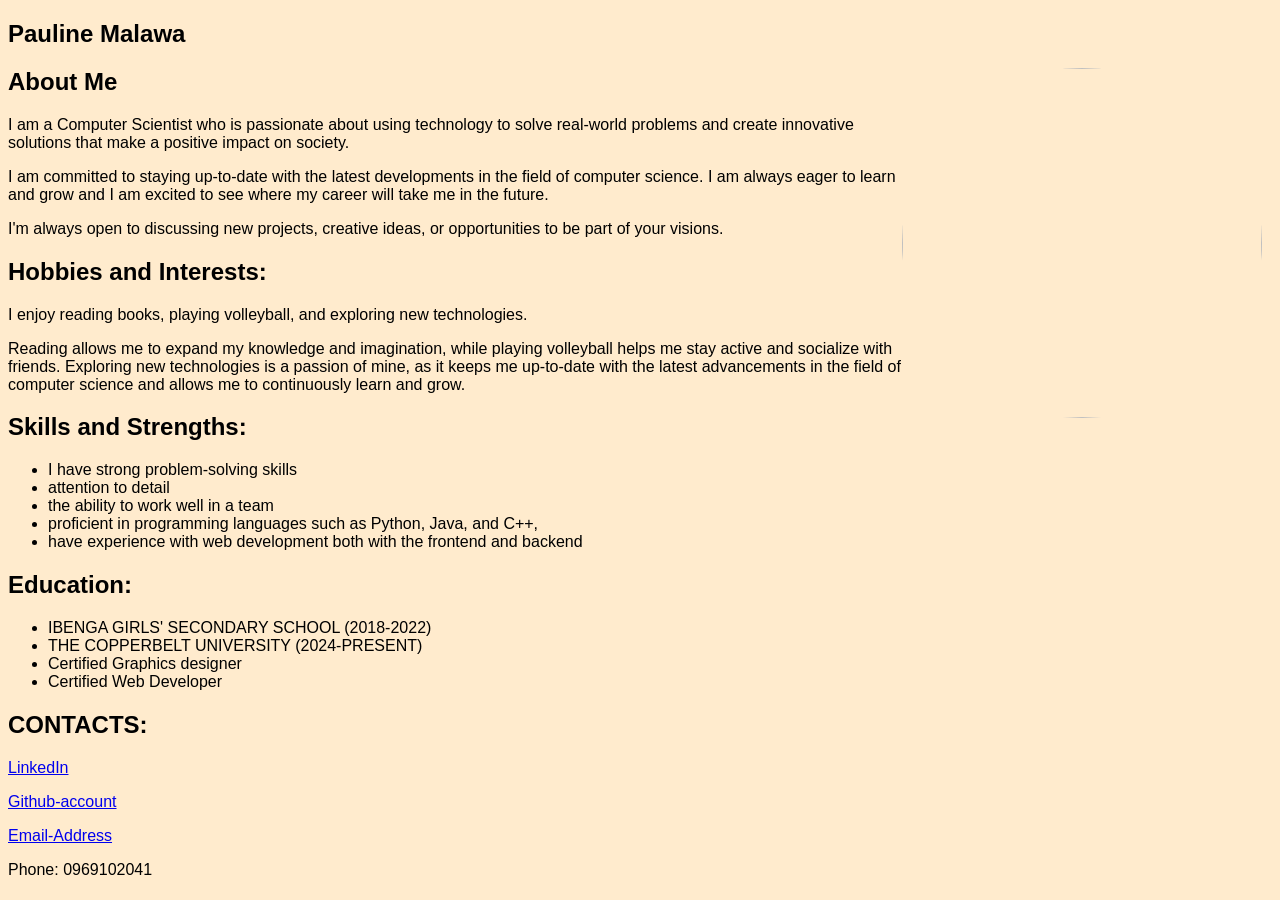
==== Week 3 Lab Profile.html @ 83a0e8d3 "Add files via upload" ====
<!DOCTYPE html>
<html lang="en">
<head>
    <style>
        body
    {
        background-color:blanchedalmond;
         font-family:Verdana, Geneva, Tahoma, sans-serif;
    }
    </style>
    <meta charset="UTF-8">
    <meta name="viewport" content="width=device-width, initial-scale=1.0">
    <title>Week 3 Lab </title>
</head>
<body>
    <h2>Pauline Malawa </h2>
    <img src="IMG-20260328-WA0024-1.jpg" width="360" height="350" style="border-radius: 50%; float: right; margin-right: 10px;">
    <h2>About Me  </h2>
    <p>I am a Computer Scientist who is passionate about using technology to solve real-world problems and create innovative solutions that make a positive impact on society.<p></p>
    I am committed to staying up-to-date with the latest developments in the field of computer science.
     I am always eager to learn and grow and I am excited to see where my career will take me in the future.<p></p>I'm always open to discussing new projects, creative ideas, or opportunities to be part of your visions.</p>
     <h2>Hobbies and Interests: </h2>
     <p>I enjoy reading books, playing volleyball, and exploring new technologies.</p>
        <p>Reading allows me to expand my knowledge and imagination, while playing volleyball helps me stay active and socialize with friends. 
            Exploring new technologies is a passion of mine, as it keeps me up-to-date with the latest advancements in the field of computer science and allows me to continuously learn and grow.</p>
            <h2>Skills and Strengths: </h2>
    <p>
    <ul>
    <li>I have strong problem-solving skills</li>
    <li>attention to detail</li>
    <li>the ability to work  well in a team</li> 
    <li> proficient in programming languages such as Python, Java, and C++,</li>
    <li>have experience with web development both with the frontend and backend</li> 
    </ul>
    </p>

     </p>
     <h2>Education: </h2>
      <ul>
                  <li> IBENGA  GIRLS' SECONDARY SCHOOL (2018-2022)</li>
                  <li> THE COPPERBELT UNIVERSITY (2024-PRESENT)</li>
                  <li> Certified Graphics designer</li>
                  <li> Certified Web Developer</li>
                </ul>
               
     <h2>CONTACTS: </h2>
    <p><a href="https://www.linkedin.com/in/pauline-malawa-35a0a12ab?utm_source=share&utm_campaign=share_via&utm_content=profile&utm_medium=android_app" >LinkedIn</a></p>
    <p><a href="https://github.com/PaulineMalawa">Github-account</a></p>
    <p><a href="mailto:malawakabanda00@gmail.com">Email-Address</a></p>
    <p>Phone: 0969102041</p>
</body>
</html>
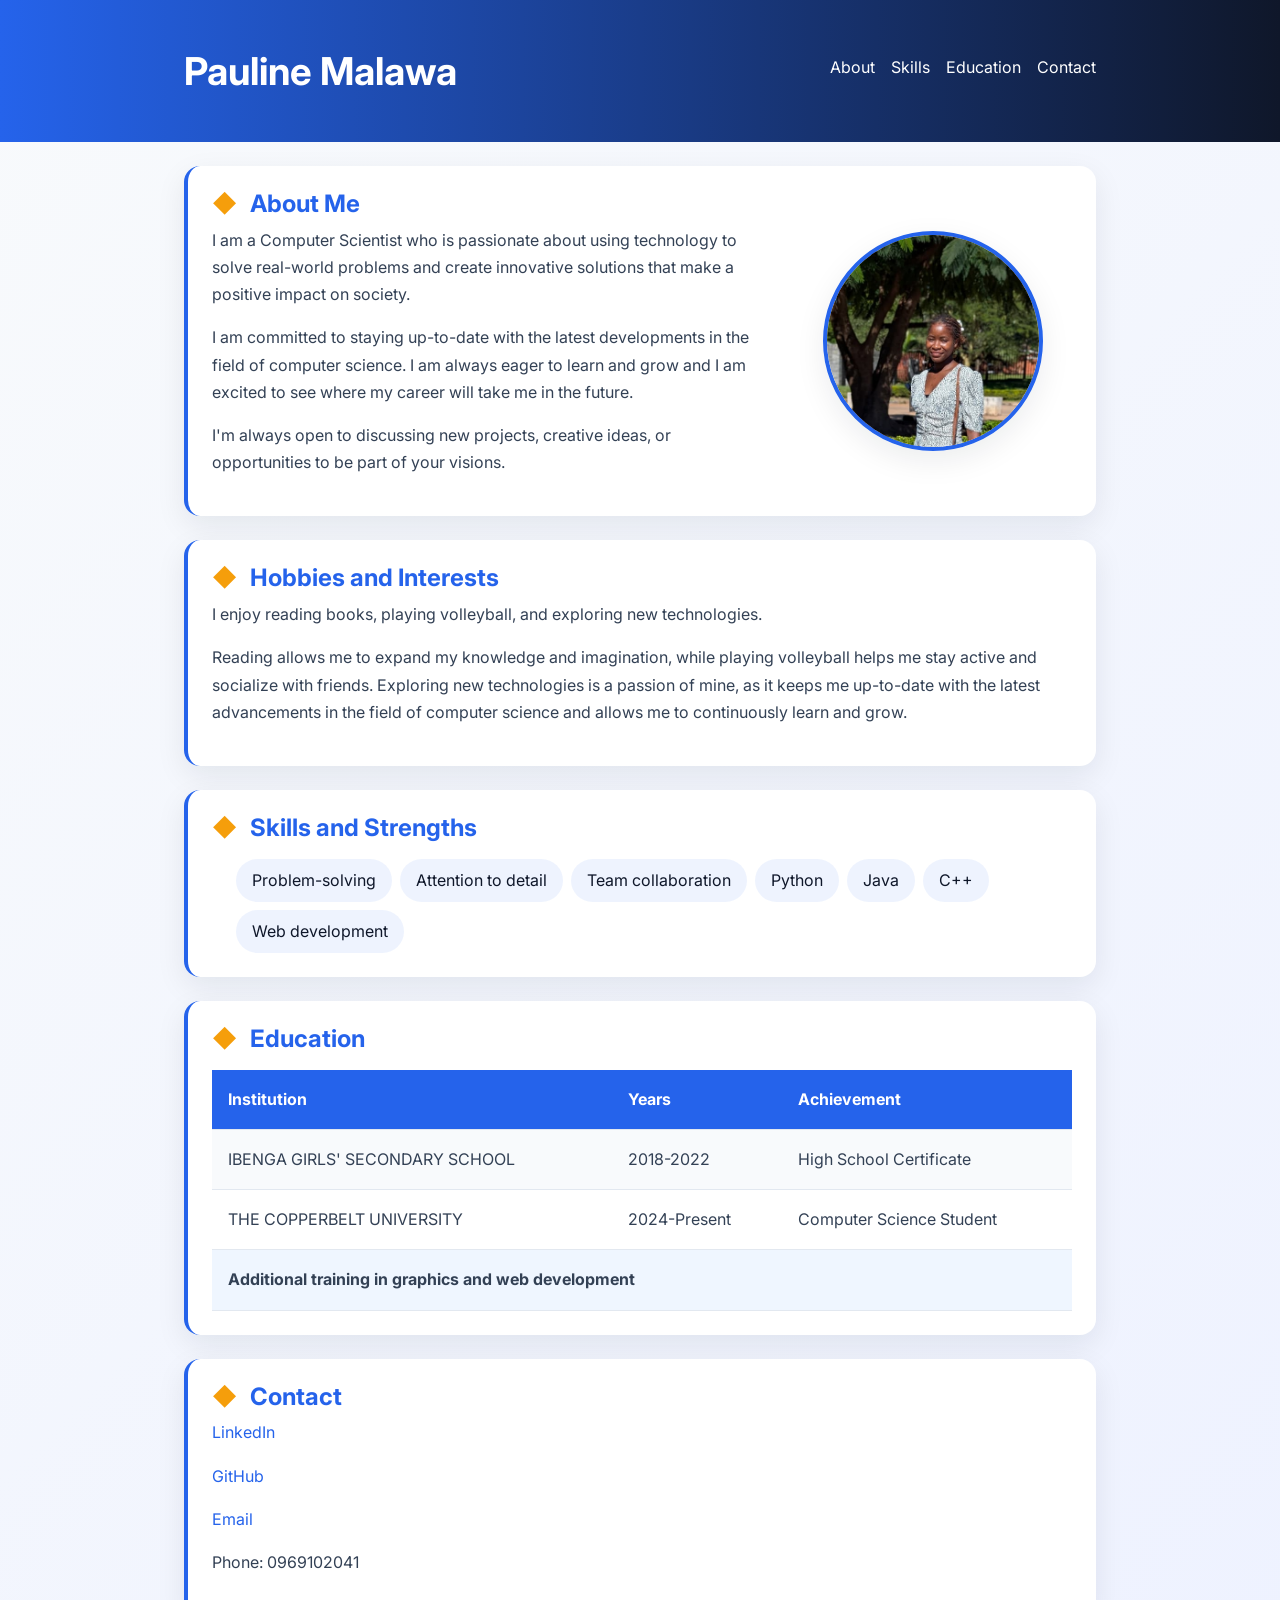
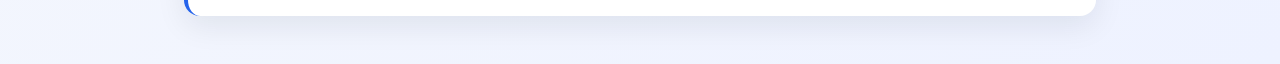
==== commit 805bd4c5: "Additon of some more labs from unit 3 to unit 4B" ====
--- a/Week 3 Lab Profile.html
+++ b/Week 3 Lab Profile.html
@@ -1,52 +1,96 @@
 <!DOCTYPE html>
 <html lang="en">
 <head>
-    <style>
-        body
-    {
-        background-color:blanchedalmond;
-         font-family:Verdana, Geneva, Tahoma, sans-serif;
-    }
-    </style>
     <meta charset="UTF-8">
     <meta name="viewport" content="width=device-width, initial-scale=1.0">
-    <title>Week 3 Lab </title>
+    <title>Week 3 Lab</title>
+    <link rel="preconnect" href="https://fonts.googleapis.com">
+    <link rel="preconnect" href="https://fonts.gstatic.com" crossorigin>
+    <link href="https://fonts.googleapis.com/css2?family=Inter:wght@400;500;700&display=swap" rel="stylesheet">
+    <link rel="stylesheet" href="style.css">
 </head>
 <body>
-    <h2>Pauline Malawa </h2>
-    <img src="IMG-20260328-WA0024-1.jpg" width="360" height="350" style="border-radius: 50%; float: right; margin-right: 10px;">
-    <h2>About Me  </h2>
-    <p>I am a Computer Scientist who is passionate about using technology to solve real-world problems and create innovative solutions that make a positive impact on society.<p></p>
-    I am committed to staying up-to-date with the latest developments in the field of computer science.
-     I am always eager to learn and grow and I am excited to see where my career will take me in the future.<p></p>I'm always open to discussing new projects, creative ideas, or opportunities to be part of your visions.</p>
-     <h2>Hobbies and Interests: </h2>
-     <p>I enjoy reading books, playing volleyball, and exploring new technologies.</p>
-        <p>Reading allows me to expand my knowledge and imagination, while playing volleyball helps me stay active and socialize with friends. 
-            Exploring new technologies is a passion of mine, as it keeps me up-to-date with the latest advancements in the field of computer science and allows me to continuously learn and grow.</p>
-            <h2>Skills and Strengths: </h2>
-    <p>
-    <ul>
-    <li>I have strong problem-solving skills</li>
-    <li>attention to detail</li>
-    <li>the ability to work  well in a team</li> 
-    <li> proficient in programming languages such as Python, Java, and C++,</li>
-    <li>have experience with web development both with the frontend and backend</li> 
-    </ul>
-    </p>
+    <header class="site-header">
+        <div class="container">
+            <h1>Pauline Malawa</h1>
+            <nav>
+                <a href="#about">About</a>
+                <a href="#skills">Skills</a>
+                <a href="#education">Education</a>
+                <a href="#contact">Contact</a>
+            </nav>
+        </div>
+    </header>
 
-     </p>
-     <h2>Education: </h2>
-      <ul>
-                  <li> IBENGA  GIRLS' SECONDARY SCHOOL (2018-2022)</li>
-                  <li> THE COPPERBELT UNIVERSITY (2024-PRESENT)</li>
-                  <li> Certified Graphics designer</li>
-                  <li> Certified Web Developer</li>
-                </ul>
-               
-     <h2>CONTACTS: </h2>
-    <p><a href="https://www.linkedin.com/in/pauline-malawa-35a0a12ab?utm_source=share&utm_campaign=share_via&utm_content=profile&utm_medium=android_app" >LinkedIn</a></p>
-    <p><a href="https://github.com/PaulineMalawa">Github-account</a></p>
-    <p><a href="mailto:malawakabanda00@gmail.com">Email-Address</a></p>
-    <p>Phone: 0969102041</p>
+    <main class="container">
+        <section id="about" class="profile-card profile-layout">
+            <div>
+                <h2>About Me</h2>
+                <p>I am a Computer Scientist who is passionate about using technology to solve real-world problems and create innovative solutions that make a positive impact on society.</p>
+                <p>I am committed to staying up-to-date with the latest developments in the field of computer science. I am always eager to learn and grow and I am excited to see where my career will take me in the future.</p>
+                <p>I'm always open to discussing new projects, creative ideas, or opportunities to be part of your visions.</p>
+            </div>
+            <figure class="profile-figure">
+                <img src="IMG-20260328-WA0024-1.jpg" alt="Pauline Malawa">
+            </figure>
+        </section>
+
+        <section class="profile-card">
+            <h2>Hobbies and Interests</h2>
+            <p>I enjoy reading books, playing volleyball, and exploring new technologies.</p>
+            <p>Reading allows me to expand my knowledge and imagination, while playing volleyball helps me stay active and socialize with friends. Exploring new technologies is a passion of mine, as it keeps me up-to-date with the latest advancements in the field of computer science and allows me to continuously learn and grow.</p>
+        </section>
+
+        <section id="skills" class="profile-card">
+            <h2>Skills and Strengths</h2>
+            <ul class="skills-list">
+                <li>Problem-solving</li>
+                <li>Attention to detail</li>
+                <li>Team collaboration</li>
+                <li>Python</li>
+                <li>Java</li>
+                <li>C++</li>
+                <li>Web development</li>
+            </ul>
+        </section>
+
+        <section id="education" class="profile-card">
+            <h2>Education</h2>
+            <table>
+                <thead>
+                    <tr>
+                        <th>Institution</th>
+                        <th>Years</th>
+                        <th>Achievement</th>
+                    </tr>
+                </thead>
+                <tbody>
+                    <tr>
+                        <td>IBENGA GIRLS' SECONDARY SCHOOL</td>
+                        <td>2018-2022</td>
+                        <td>High School Certificate</td>
+                    </tr>
+                    <tr>
+                        <td>THE COPPERBELT UNIVERSITY</td>
+                        <td>2024-Present</td>
+                        <td>Computer Science Student</td>
+                    </tr>
+                </tbody>
+                <tfoot>
+                    <tr>
+                        <td colspan="3">Additional training in graphics and web development</td>
+                    </tr>
+                </tfoot>
+            </table>
+        </section>
+
+        <section id="contact" class="profile-card">
+            <h2>Contact</h2>
+            <p><a href="https://www.linkedin.com/in/pauline-malawa-35a0a12ab?utm_source=share&utm_campaign=share_via&utm_content=profile&utm_medium=android_app">LinkedIn</a></p>
+            <p><a href="https://github.com/PaulineMalawa">GitHub</a></p>
+            <p><a href="mailto:malawakabanda00@gmail.com">Email</a></p>
+            <p>Phone: 0969102041</p>
+        </section>
+    </main>
 </body>
 </html>
--- a/style.css
+++ b/style.css
@@ -0,0 +1,211 @@
+:root {
+  --color-primary: #2563eb;
+  --color-secondary: #0f172a;
+  --color-accent: #f59e0b;
+  --color-bg: #f8fafc;
+  --color-surface: #ffffff;
+  --color-text: #334155;
+  --color-muted: #64748b;
+  --space-1: 0.25rem;
+  --space-2: 0.5rem;
+  --space-3: 1rem;
+  --space-4: 1.5rem;
+  --space-5: 2rem;
+  --font: "Inter", "Segoe UI", sans-serif;
+  --border-radius: 16px;
+  --box-shadow: 0 10px 30px rgba(15, 23, 42, 0.08);
+}
+
+* {
+  box-sizing: border-box;
+  margin: 0;
+  padding: 0;
+}
+
+body {
+  background: linear-gradient(135deg, var(--color-bg), #eef2ff);
+  color: var(--color-text);
+  font-family: var(--font);
+  font-size: 1rem;
+  line-height: 1.7;
+}
+
+.container {
+  width: min(100%, 960px);
+  margin: 0 auto;
+  padding: var(--space-4);
+}
+
+.site-header {
+  background: linear-gradient(90deg, var(--color-primary), var(--color-secondary));
+  color: white;
+  padding: var(--space-4) 0;
+}
+
+.site-header .container {
+  display: flex;
+  justify-content: space-between;
+  align-items: center;
+  flex-wrap: wrap;
+  gap: var(--space-3);
+}
+
+.site-header h1 {
+  font-size: 2.4rem;
+  color: white;
+  font-weight: 700;
+}
+
+nav {
+  display: flex;
+  gap: var(--space-3);
+  flex-wrap: wrap;
+}
+
+nav a {
+  color: white;
+  text-decoration: none;
+  padding-bottom: var(--space-1);
+  border-bottom: 2px solid transparent;
+  transition: color 0.2s ease, border-color 0.2s ease;
+}
+
+nav a:hover {
+  color: #fdf2f8;
+  border-bottom-color: var(--color-accent);
+}
+
+.profile-card {
+  background: var(--color-surface);
+  border-radius: var(--border-radius);
+  box-shadow: var(--box-shadow);
+  padding: var(--space-4);
+  margin-bottom: var(--space-4);
+  border-left: 4px solid var(--color-primary);
+}
+
+section h2::before {
+  content: "◆ ";
+  color: var(--color-accent);
+  margin-right: var(--space-2);
+}
+
+.profile-layout {
+  display: grid;
+  grid-template-columns: 2fr 1fr;
+  gap: var(--space-4);
+  align-items: center;
+}
+
+.profile-figure {
+  display: flex;
+  justify-content: center;
+}
+
+.profile-figure img {
+  width: 220px;
+  height: 220px;
+  object-fit: cover;
+  border-radius: 50%;
+  border: 4px solid var(--color-primary);
+  box-shadow: var(--box-shadow);
+  transition: transform 0.2s ease;
+}
+
+.profile-figure img:hover {
+  transform: scale(1.05);
+}
+
+h1,
+h2,
+h3 {
+  line-height: 1.2;
+}
+
+h2 {
+  font-size: 1.5rem;
+  color: var(--color-primary);
+  margin-bottom: var(--space-2);
+}
+
+h3 {
+  font-size: 1.1rem;
+  color: var(--color-secondary);
+  margin-bottom: var(--space-2);
+}
+
+p {
+  margin-bottom: var(--space-3);
+}
+
+a {
+  color: var(--color-primary);
+  text-decoration: none;
+  transition: color 0.2s ease;
+}
+
+a:hover {
+  color: var(--color-accent);
+}
+
+.skills-list {
+  list-style: none;
+  display: flex;
+  flex-wrap: wrap;
+  gap: var(--space-2);
+  margin-top: var(--space-3);
+}
+
+.skills-list li {
+  display: inline-block;
+  background-color: rgba(37, 99, 235, 0.08);
+  border-radius: 999px;
+  padding: var(--space-2) var(--space-3);
+  color: var(--color-secondary);
+}
+
+ul {
+  padding-left: var(--space-4);
+}
+
+table {
+  width: 100%;
+  border-collapse: collapse;
+  margin-top: var(--space-3);
+}
+
+thead {
+  background-color: var(--color-primary);
+  color: white;
+}
+
+th,
+td {
+  padding: var(--space-3);
+  border-bottom: 1px solid #e2e8f0;
+  text-align: left;
+}
+
+tbody tr:nth-child(odd) {
+  background-color: #f8fafc;
+}
+
+tbody tr:nth-child(even) {
+  background-color: #ffffff;
+}
+
+tfoot td {
+  font-weight: 700;
+  background-color: #eff6ff;
+}
+
+@media (max-width: 700px) {
+  .profile-layout {
+    grid-template-columns: 1fr;
+  }
+
+  .site-header .container {
+    flex-direction: column;
+    align-items: flex-start;
+  }
+}
